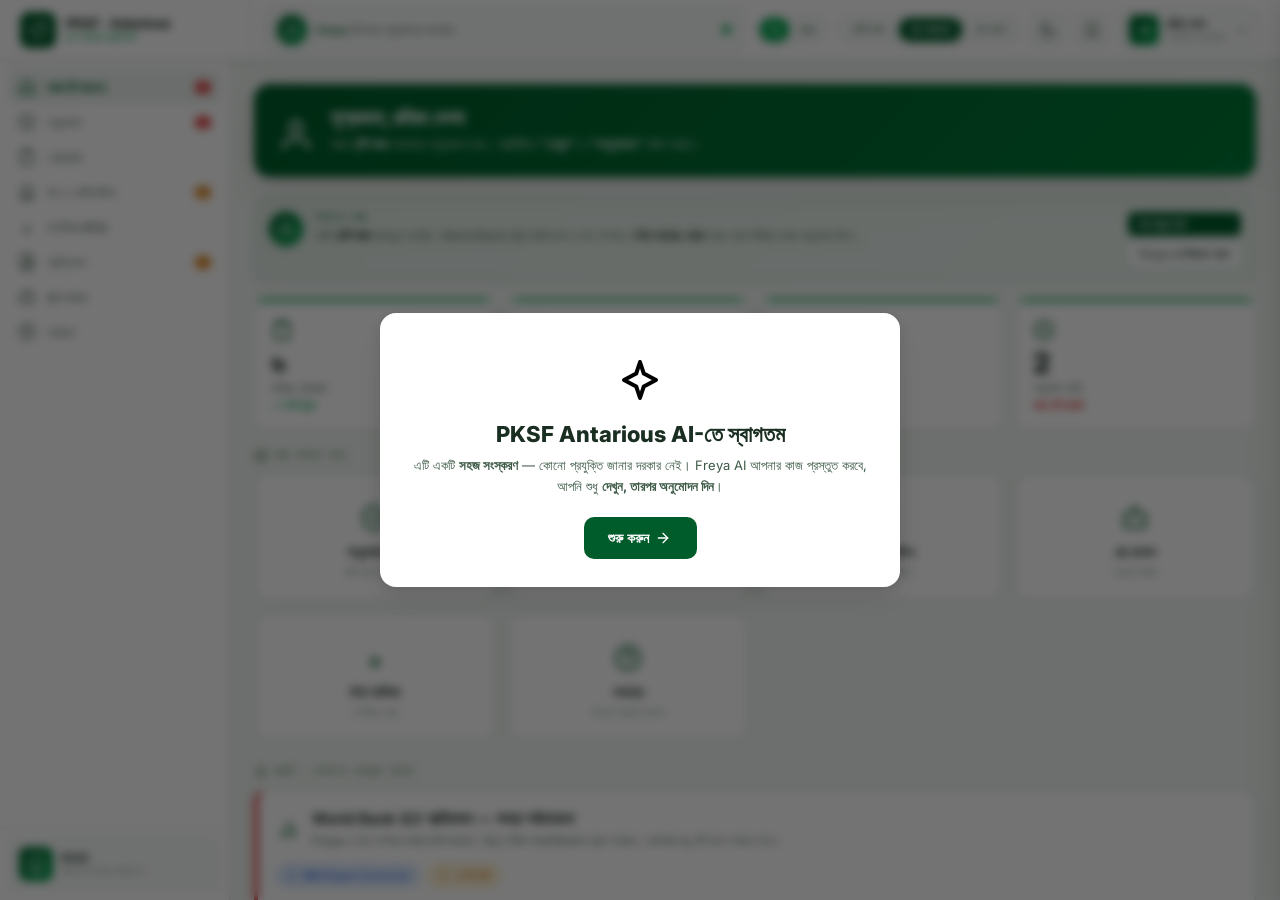
==== cursor-prototype/index.html @ b9d4c4a7 "Add files via upload" ====
<!DOCTYPE html>
<html lang="bn" data-theme="light">
<head>
  <meta charset="UTF-8">
  <meta name="viewport" content="width=device-width, initial-scale=1">
  <title>PKSF · Antarious AI — সহজ সংস্করণ</title>
  <link rel="stylesheet" href="css/styles.css">
</head>
<body>

<div id="shell">
  <header id="topbar">
    <div class="tb-brand">
      <div class="tb-logo" id="tb-logo"></div>
      <div class="tb-brand-text">
        <div class="tb-brand-main">PKSF · Antarious</div>
        <div class="tb-brand-sub" id="brand-sub">AI সহায়ক প্ল্যাটফর্ম</div>
      </div>
    </div>

    <div class="tb-freya-bar" onclick="App.openFreya()" id="freya-bar" title="">
      <div class="tb-fa" id="tb-fa"></div>
      <div class="tb-fstatus" id="freya-status-text">
        <strong>Freya</strong> আপনার জন্য ৪টি কাজ প্রস্তুত করেছে — অনুমোদনের অপেক্ষায়
      </div>
      <div class="tb-fdot"></div>
    </div>

    <div class="tb-controls">
      <div class="lang-toggle" id="lang-toggle" title="">
        <button class="lang-btn on" data-lang="bn" onclick="App.setLang('bn', this)">বাং</button>
        <button class="lang-btn" data-lang="en" onclick="App.setLang('en', this)">EN</button>
      </div>
      <div class="mode-toggle" id="mode-toggle" title="">
        <button class="mode-btn" data-mode="manual" onclick="App.setMode('manual', this)" id="mode-manual">আমি করব</button>
        <button class="mode-btn on" data-mode="semi" onclick="App.setMode('semi', this)" id="mode-semi">AI প্রস্তাব</button>
        <button class="mode-btn" data-mode="full" onclick="App.setMode('full', this)" id="mode-full">AI স্বয়ং</button>
      </div>
      <button class="tb-icon-btn" id="theme-btn" onclick="App.toggleTheme()" title="থিম পরিবর্তন"></button>
      <button class="tb-icon-btn" id="notif-btn" onclick="App.nav('tasks')" title="বিজ্ঞপ্তি">
        <span class="tb-ndot"></span>
      </button>
      <div class="tb-user-wrap" id="user-wrap">
        <div class="tb-user" id="user-switcher" onclick="App.toggleRoleMenu(event)" title="">
          <div class="tb-av" id="user-av">রহ</div>
          <div>
            <div class="tb-uname" id="user-name">রহিমা বেগম</div>
            <div class="tb-urole" id="user-role">প্রোগ্রাম ম্যানেজার</div>
          </div>
          <span class="tb-user-chevron" id="user-chevron"></span>
        </div>
        <div class="role-menu" id="role-menu"></div>
      </div>
    </div>
  </header>

  <nav id="sidebar">
    <div class="sb-inner" id="nav-list"></div>
    <div class="sb-footer">
      <div class="sb-org">
        <div class="sb-org-av" id="sb-org-av"></div>
        <div>
          <div class="sb-org-name">PKSF</div>
          <div class="sb-org-type" id="org-type">পল্লী কর্ম-সহায়ক ফাউন্ডেশন</div>
        </div>
      </div>
    </div>
  </nav>

  <main id="content">
    <div class="content-area" id="main-content"></div>
  </main>
</div>

<!-- Output Modal -->
<div id="output-modal">
  <div class="output-box">
    <div class="ob-header">
      <div>
        <div class="ob-agent-label" id="ob-agent"></div>
        <div class="ob-title" id="ob-title"></div>
      </div>
      <button class="ob-close" onclick="App.closeOutput()" id="ob-close-btn"></button>
    </div>
    <div class="ob-body" id="ob-body"></div>
    <div class="ob-footer" id="ob-footer"></div>
  </div>
</div>

<!-- Freya Chat Panel -->
<aside id="freya-panel">
  <div class="fp-header">
    <div class="fp-avatar" id="fp-avatar"></div>
    <div>
      <div class="fp-name" id="fp-name">Freya — আপনার AI সহকারী</div>
      <div class="fp-status" id="fp-status"><span class="status-dot sd-g"></span> অনলাইন · বাংলা ও ইংরেজি বুঝে</div>
    </div>
    <button class="btn btn-sm btn-sec btn-icon-only" style="margin-left:auto" id="fp-close-btn" onclick="App.closeFreya()"></button>
  </div>
  <div class="fp-quick" id="fp-quick"></div>
  <div id="fp-msgs"></div>
  <div class="fp-input-area">
    <div class="fp-input-row">
      <input type="text" class="fp-input" id="fp-input" placeholder="" onkeydown="if(event.key==='Enter')App.fpSend()">
      <button class="btn btn-pri btn-sm" id="fp-send-btn" onclick="App.fpSend()">পাঠান</button>
    </div>
  </div>
</aside>

<!-- Welcome Modal -->
<div id="welcome-modal">
  <div class="welcome-box">
    <div class="welcome-box-ic" id="welcome-ic"></div>
    <h2 id="welcome-title">PKSF Antarious AI-তে স্বাগতম</h2>
    <p id="welcome-body">এটি একটি <strong>সহজ সংস্করণ</strong> — কোনো প্রযুক্তি জানার দরকার নেই। Freya AI আপনার কাজ প্রস্তুত করবে, আপনি শুধু <strong>দেখুন, তারপর অনুমোদন দিন</strong>।</p>
    <button class="btn btn-pri btn-lg" id="welcome-start-btn" onclick="App.closeWelcome()">শুরু করুন</button>
  </div>
</div>

<!-- Action Modal (download / email / sources / preview) -->
<div id="action-modal">
  <div class="action-box">
    <div class="action-header">
      <div>
        <div class="action-label" id="action-label"></div>
        <div class="action-title" id="action-title"></div>
      </div>
      <button class="ob-close" id="action-close-btn" onclick="App.closeActionModal()"></button>
    </div>
    <div class="action-body" id="action-body"></div>
    <div class="action-footer" id="action-footer"></div>
  </div>
</div>

<div id="toast-container"></div>

<script src="js/icons.js"></script>
<script src="js/i18n.js"></script>
<script src="js/data.js"></script>
<script src="js/screens.js"></script>
<script src="js/app.js"></script>
</body>
</html>
---- cursor-prototype/css/styles.css ----
/* ══════════════════════════════════════════════════════
   PKSF · ANTARIOUS AI PLATFORM
   Shared Stylesheet — All Pages
   ══════════════════════════════════════════════════════ */

@import url('https://fonts.googleapis.com/css2?family=Inter:wght@300;400;500;600;700;800&family=JetBrains+Mono:wght@500;600;700&display=swap');

*, *::before, *::after { box-sizing: border-box; margin: 0; padding: 0; }
html, body { height: 100%; font-family: 'Inter', sans-serif; font-size: 14px; }

/* ── CSS VARIABLES ── */
:root {
  --bg:     #f0f5f1;
  --card:   #ffffff;
  --card2:  #f7faf8;
  --border: #dde8e2;
  --border2:#b8cfc4;

  --tx:  #1a2e22;
  --tx2: #3d5a47;
  --tx3: #6b8c78;
  --tx4: #9ab8a8;

  --pri:  #005C2B;
  --pri2: #007A38;
  --acc:  #00A651;
  --acc2: #34d399;

  --am:   #d97706;
  --ambg: #fffbeb;
  --ambdr:#fbbf24;

  --rd:   #dc2626;
  --rdbg: #fef2f2;
  --rdbdr:#f87171;

  --bl:   #2563eb;
  --blbg: #eff6ff;
  --blbdr:#60a5fa;

  --pu:   #7c3aed;
  --pubg: #f5f3ff;

  --mono: 'JetBrains Mono', monospace;
  --sh:   0 1px 3px rgba(0,0,0,.07), 0 4px 12px rgba(0,0,0,.04);
  --sh2:  0 4px 16px rgba(0,0,0,.11), 0 12px 40px rgba(0,0,0,.07);
  --r:    10px;
  --rl:   16px;
  --sbw:  230px;
  --tbh:  60px;
}

[data-theme="dark"] {
  --bg:    #0a1410;
  --card:  #0f1f17;
  --card2: #132018;
  --border:rgba(255,255,255,.08);
  --border2:rgba(255,255,255,.13);
  --tx:  #e2ede7;
  --tx2: #8fb8a0;
  --tx3: #5a8570;
  --tx4: #3d6050;
  --pri:  #00A651;
  --pri2: #34d399;
  --acc:  #00d68f;
  --acc2: #6ee7b7;
  --ambg: rgba(245,158,11,.1);
  --ambdr:rgba(245,158,11,.3);
  --rdbg: rgba(239,68,68,.1);
  --rdbdr:rgba(239,68,68,.3);
  --blbg: rgba(37,99,235,.1);
  --blbdr:rgba(96,165,250,.3);
  --pubg: rgba(124,58,237,.1);
  --sh:  0 2px 8px rgba(0,0,0,.3);
  --sh2: 0 8px 32px rgba(0,0,0,.5);
}

/* ── SCROLLBAR ── */
::-webkit-scrollbar { width: 5px; height: 5px; }
::-webkit-scrollbar-track { background: transparent; }
::-webkit-scrollbar-thumb { background: var(--border2); border-radius: 3px; }

/* ── BASE ── */
button { font-family: 'Inter', sans-serif; cursor: pointer; transition: all .15s; }
input, textarea, select { font-family: 'Inter', sans-serif; }
a { text-decoration: none; color: inherit; }

/* ══════════════════════════════════════════════════════
   LAYOUT SHELL
   ══════════════════════════════════════════════════════ */
#shell {
  display: grid;
  grid-template-areas: "tb tb" "sb main";
  grid-template-columns: var(--sbw) 1fr;
  grid-template-rows: var(--tbh) 1fr;
  height: 100vh;
  overflow: hidden;
  background: var(--bg);
  color: var(--tx);
}

/* ── TOP BAR ── */
#topbar {
  grid-area: tb;
  background: var(--card);
  border-bottom: 1px solid var(--border);
  display: flex;
  align-items: center;
  padding: 0 20px;
  gap: 12px;
  z-index: 100;
  box-shadow: var(--sh);
}
.tb-brand {
  display: flex;
  align-items: center;
  gap: 10px;
  font-size: 15px;
  font-weight: 800;
  color: var(--tx);
  letter-spacing: -.3px;
  width: var(--sbw);
  border-right: 1px solid var(--border);
  height: 100%;
  padding-right: 20px;
  flex-shrink: 0;
}
.tb-logo {
  width: 36px;
  height: 36px;
  background: var(--pri);
  border-radius: 9px;
  display: flex;
  align-items: center;
  justify-content: center;
  font-size: 18px;
  flex-shrink: 0;
}
.tb-brand-text { line-height: 1.2; }
.tb-brand-main { font-size: 13px; font-weight: 800; color: var(--tx); }
.tb-brand-sub  { font-size: 9px; font-weight: 600; color: var(--acc); letter-spacing: 1px; text-transform: uppercase; }

.tb-freya-bar {
  flex: 1;
  display: flex;
  align-items: center;
  gap: 10px;
  background: var(--card2);
  border: 1px solid var(--border);
  border-radius: 10px;
  padding: 8px 14px;
  cursor: pointer;
  transition: all .15s;
}
.tb-freya-bar:hover { border-color: var(--acc); box-shadow: 0 0 0 3px rgba(0,166,81,.1); }
.tb-fa {
  width: 30px; height: 30px;
  border-radius: 50%;
  background: linear-gradient(135deg, var(--pri), var(--acc));
  display: flex; align-items: center; justify-content: center;
  font-size: 14px; flex-shrink: 0;
  box-shadow: 0 0 10px rgba(0,92,43,.25);
}
.tb-fstatus { font-size: 11px; color: var(--tx2); flex: 1; }
.tb-fstatus strong { color: var(--pri); font-weight: 600; }
.tb-fdot {
  width: 7px; height: 7px; border-radius: 50%;
  background: var(--acc); box-shadow: 0 0 5px var(--acc);
  animation: blink 2s infinite;
}
@keyframes blink { 0%,100%{opacity:1} 50%{opacity:.35} }

.tb-controls { display: flex; align-items: center; gap: 8px; flex-shrink: 0; }
.mode-toggle {
  display: flex;
  background: var(--card2);
  border: 1px solid var(--border);
  border-radius: 25px;
  padding: 3px;
  gap: 2px;
}
.mode-btn {
  padding: 5px 12px;
  border-radius: 20px;
  font-size: 10px;
  font-weight: 700;
  border: none;
  background: transparent;
  color: var(--tx3);
  letter-spacing: .3px;
  transition: all .15s;
  white-space: nowrap;
}
.mode-btn.on { background: var(--pri); color: #fff; box-shadow: 0 2px 6px rgba(0,92,43,.3); }
.lang-toggle {
  display: flex;
  background: var(--card2);
  border: 1px solid var(--border);
  border-radius: 20px;
  padding: 2px;
  gap: 2px;
}
.lang-btn {
  padding: 5px 10px;
  border-radius: 18px;
  font-size: 10px;
  font-weight: 700;
  border: none;
  background: transparent;
  color: var(--tx3);
  cursor: pointer;
  transition: all .2s;
  font-family: var(--sans);
}
.lang-btn.on { background: var(--acc); color: #fff; box-shadow: 0 2px 6px rgba(0,92,43,.25); }
.tb-icon-btn {
  width: 36px; height: 36px;
  border-radius: 8px;
  background: var(--card2);
  border: 1px solid var(--border);
  display: flex; align-items: center; justify-content: center;
  cursor: pointer; font-size: 16px; transition: all .15s;
  position: relative;
}
.tb-icon-btn:hover { background: var(--card); border-color: var(--pri); }
.tb-ndot {
  position: absolute; top: 6px; right: 7px;
  width: 7px; height: 7px; border-radius: 50%;
  background: var(--rd); border: 2px solid var(--card);
}
.tb-user {
  display: flex; align-items: center; gap: 8px;
  padding: 5px 10px; border-radius: 8px;
  cursor: pointer; background: var(--card2); border: 1px solid var(--border);
  transition: border-color .2s, background .2s;
}
.tb-user:hover { border-color: var(--pri); background: var(--card); }
.tb-user-wrap { position: relative; }
.tb-user-chevron {
  display: flex; align-items: center; color: var(--tx3); margin-left: 2px;
}
.role-menu {
  display: none;
  position: absolute;
  top: calc(100% + 6px);
  right: 0;
  min-width: 240px;
  background: var(--card);
  border: 1px solid var(--border);
  border-radius: 12px;
  box-shadow: 0 12px 40px rgba(0,0,0,.15);
  z-index: 200;
  overflow: hidden;
}
.role-menu.open { display: block; }
.role-menu-hd {
  padding: 10px 14px 6px;
  font-family: var(--mono);
  font-size: 8px;
  font-weight: 700;
  color: var(--tx3);
  letter-spacing: 1.5px;
  text-transform: uppercase;
}
.role-opt {
  display: flex;
  align-items: center;
  gap: 10px;
  padding: 10px 14px;
  cursor: pointer;
  border-top: 1px solid var(--border);
  transition: background .15s;
}
.role-opt:first-of-type { border-top: none; }
.role-opt:hover { background: var(--card2); }
.role-opt.on { background: rgba(0,92,43,.06); }
.role-opt-av {
  width: 32px; height: 32px; border-radius: 8px;
  display: flex; align-items: center; justify-content: center;
  font-size: 11px; font-weight: 700; color: #fff; flex-shrink: 0;
}
.role-opt-name { font-size: 12px; font-weight: 700; color: var(--tx); }
.role-opt-role { font-size: 10px; color: var(--tx3); }
.role-opt-check { margin-left: auto; color: var(--pri); display: none; }
.role-opt.on .role-opt-check { display: flex; }
.tb-av {
  width: 30px; height: 30px;
  border-radius: 7px;
  background: linear-gradient(135deg, var(--pri), var(--acc));
  display: flex; align-items: center; justify-content: center;
  font-size: 11px; font-weight: 700; color: #fff;
}
.tb-uname { font-size: 11px; font-weight: 600; color: var(--tx); }
.tb-urole { font-size: 9px; color: var(--tx3); }

/* ── SIDEBAR ── */
#sidebar {
  grid-area: sb;
  background: var(--card);
  border-right: 1px solid var(--border);
  display: flex;
  flex-direction: column;
  overflow: hidden;
}
.sb-inner { flex: 1; overflow-y: auto; padding: 10px 8px; }
.sb-section-label {
  font-family: var(--mono);
  font-size: 8px;
  font-weight: 700;
  color: var(--tx4);
  letter-spacing: 2px;
  text-transform: uppercase;
  padding: 10px 8px 4px;
}
.nav-item {
  display: flex; align-items: center; gap: 9px;
  padding: 8px 10px;
  border-radius: 8px;
  cursor: pointer;
  transition: all .15s;
  margin-bottom: 1px;
  color: var(--tx2);
  font-size: 12px;
  font-weight: 500;
}
.nav-item:hover { background: var(--card2); color: var(--tx); }
.nav-item.active {
  background: rgba(0,92,43,.08);
  color: var(--pri);
  font-weight: 600;
}
[data-theme="dark"] .nav-item.active { background: rgba(0,166,81,.1); }
.nav-ic { font-size: 15px; width: 20px; text-align: center; flex-shrink: 0; }
.nav-badge {
  margin-left: auto;
  background: var(--rd);
  color: #fff;
  font-size: 9px;
  font-weight: 700;
  border-radius: 8px;
  padding: 1px 5px;
  min-width: 16px;
  text-align: center;
}
.nav-badge-g { background: var(--pri); }
.nav-badge-a { background: var(--am); }

.sb-footer {
  padding: 10px;
  border-top: 1px solid var(--border);
  flex-shrink: 0;
}
.sb-org {
  display: flex; align-items: center; gap: 8px;
  padding: 8px;
  border-radius: 8px;
  background: var(--card2);
  border: 1px solid var(--border);
}
.sb-org-av {
  width: 34px; height: 34px;
  border-radius: 8px;
  background: linear-gradient(135deg, var(--pri), var(--acc));
  display: flex; align-items: center; justify-content: center;
  font-size: 16px;
}
.sb-org-name { font-size: 11px; font-weight: 700; color: var(--tx); }
.sb-org-type { font-size: 9px; color: var(--tx3); }

/* ── MAIN CONTENT ── */
#content { grid-area: main; overflow: hidden; display: flex; flex-direction: column; }
.content-area { flex: 1; overflow-y: auto; padding: 24px; background: var(--bg); }

/* ══════════════════════════════════════════════════════
   CARDS
   ══════════════════════════════════════════════════════ */
.card {
  background: var(--card);
  border: 1px solid var(--border);
  border-radius: var(--r);
  padding: 16px;
  box-shadow: var(--sh);
}
.card-lg { border-radius: var(--rl); padding: 20px; }
.card-hover { transition: all .2s; cursor: pointer; }
.card-hover:hover { box-shadow: var(--sh2); transform: translateY(-2px); }

/* ── PAGE HEADER ── */
.page-hd {
  display: flex;
  align-items: flex-start;
  justify-content: space-between;
  margin-bottom: 20px;
  flex-wrap: wrap;
  gap: 12px;
}
.page-title { font-size: 22px; font-weight: 800; color: var(--tx); letter-spacing: -.5px; }
.page-sub { font-size: 12px; color: var(--tx2); margin-top: 3px; }
.page-sub strong { color: var(--pri); }
.page-acts { display: flex; gap: 8px; flex-wrap: wrap; }

/* ── BUTTONS ── */
.btn {
  padding: 8px 16px;
  border-radius: 8px;
  font-size: 12px;
  font-weight: 600;
  border: none;
  display: inline-flex;
  align-items: center;
  gap: 6px;
  white-space: nowrap;
  cursor: pointer;
  transition: all .15s;
}
.btn-pri  { background: var(--pri); color: #fff; }
.btn-pri:hover  { background: var(--pri2); box-shadow: 0 4px 12px rgba(0,92,43,.3); }
.btn-sec  { background: var(--card); border: 1px solid var(--border); color: var(--tx2); }
.btn-sec:hover  { background: var(--card2); color: var(--tx); border-color: var(--border2); }
.btn-acc  { background: var(--acc); color: #fff; }
.btn-acc:hover  { background: var(--acc2); }
.btn-warn { background: var(--ambg); color: var(--am); border: 1px solid var(--ambdr); }
.btn-danger { background: var(--rdbg); color: var(--rd); border: 1px solid var(--rdbdr); }
.btn-sm   { padding: 5px 10px; font-size: 11px; border-radius: 6px; }
.btn-lg   { padding: 12px 24px; font-size: 14px; border-radius: 10px; }
.btn-icon {
  width: 32px; height: 32px;
  border-radius: 7px;
  background: var(--card2);
  border: 1px solid var(--border);
  display: inline-flex; align-items: center; justify-content: center;
  cursor: pointer; font-size: 14px; transition: all .15s;
}
.btn-icon:hover { background: var(--pri); color: #fff; border-color: var(--pri); }

/* ── GRIDS ── */
.grid-2  { display: grid; grid-template-columns: repeat(2,1fr); gap: 14px; }
.grid-3  { display: grid; grid-template-columns: repeat(3,1fr); gap: 14px; }
.grid-4  { display: grid; grid-template-columns: repeat(4,1fr); gap: 14px; }
.grid-5  { display: grid; grid-template-columns: repeat(5,1fr); gap: 14px; }
.grid-auto { display: grid; grid-template-columns: repeat(auto-fill,minmax(260px,1fr)); gap: 14px; }
@media(max-width:1300px) { .grid-5 { grid-template-columns: repeat(3,1fr); } }
@media(max-width:1100px) { .grid-4 { grid-template-columns: repeat(2,1fr); } }
@media(max-width:900px)  { .grid-3 { grid-template-columns: repeat(2,1fr); } }

/* ── STAT CARDS ── */
.stat-card {
  background: var(--card);
  border: 1px solid var(--border);
  border-radius: var(--r);
  padding: 16px;
  position: relative;
  overflow: hidden;
}
.stat-card::before {
  content: '';
  position: absolute; top: 0; left: 0; right: 0;
  height: 3px;
  background: var(--acc);
}
.stat-card.red::before  { background: var(--rd); }
.stat-card.amber::before { background: var(--am); }
.stat-card.blue::before  { background: var(--bl); }
.stat-ic   { font-size: 22px; margin-bottom: 8px; }
.stat-val  { font-size: 28px; font-weight: 800; color: var(--tx); letter-spacing: -.5px; line-height: 1; }
.stat-label { font-size: 11px; color: var(--tx2); margin-top: 4px; font-weight: 500; }
.stat-change { font-size: 10px; font-weight: 600; margin-top: 4px; display: flex; align-items: center; gap: 3px; }
.chg-up { color: var(--acc); }
.chg-dn { color: var(--rd); }
.chg-nt { color: var(--am); }

/* ── BADGES ── */
.badge {
  display: inline-flex; align-items: center; gap: 3px;
  font-size: 10px; font-weight: 700;
  padding: 3px 8px; border-radius: 20px; white-space: nowrap;
}
.badge-g  { background: rgba(0,92,43,.07); color: var(--pri); border: 1px solid rgba(0,92,43,.18); }
.badge-a  { background: var(--ambg); color: var(--am); border: 1px solid var(--ambdr); }
.badge-r  { background: var(--rdbg); color: var(--rd); border: 1px solid var(--rdbdr); }
.badge-b  { background: var(--blbg); color: var(--bl); border: 1px solid var(--blbdr); }
.badge-p  { background: var(--pubg); color: var(--pu); }
.badge-with-ic { display: inline-flex; align-items: center; gap: 4px; vertical-align: middle; }
.badge-with-ic .icon { flex-shrink: 0; }
.stat-change-inner { display: inline-flex; align-items: center; gap: 3px; }
.stat-change-inner .icon { flex-shrink: 0; }
#welcome-start-btn { display: inline-flex; align-items: center; gap: 6px; }
[data-theme="dark"] .badge-g { background: rgba(0,166,81,.1); border-color: rgba(0,166,81,.25); }

/* ── TAGS ── */
.tag {
  font-size: 9px; font-weight: 600;
  padding: 2px 7px; border-radius: 4px;
  background: var(--card2); border: 1px solid var(--border); color: var(--tx2);
}

/* ── TABLES ── */
.data-table { width: 100%; border-collapse: collapse; font-size: 12px; }
.data-table th {
  text-align: left; padding: 9px 14px;
  font-family: var(--mono); font-size: 9px; font-weight: 700;
  color: var(--tx3); letter-spacing: 1px; text-transform: uppercase;
  border-bottom: 2px solid var(--border);
  background: var(--card2);
}
.data-table td { padding: 10px 14px; border-bottom: 1px solid var(--border); color: var(--tx2); }
.data-table tr:last-child td { border-bottom: none; }
.data-table tr:hover td { background: var(--card2); }
.data-table td:first-child { font-weight: 600; color: var(--tx); }

/* ── SPREADSHEET / SHEET VIEW ── */
.sheet-view { overflow-x: auto; }
.sheet { border-collapse: collapse; font-size: 11px; min-width: 100%; }
.sheet th {
  background: var(--pri); color: #fff;
  padding: 8px 12px; text-align: center;
  font-weight: 600; white-space: nowrap;
  border: 1px solid rgba(255,255,255,.15);
}
.sheet td { padding: 7px 12px; border: 1px solid var(--border); white-space: nowrap; }
.sheet tr:nth-child(even) td { background: var(--card2); }
.sheet tr:hover td { background: rgba(0,92,43,.04); }
.sheet .total td { background: rgba(0,92,43,.07); font-weight: 700; }
.sheet .warn td  { background: rgba(220,38,38,.05); }

/* ── PROGRESS BARS ── */
.prog-bar  { height: 6px; background: var(--card2); border-radius: 3px; overflow: hidden; }
.prog-fill { height: 100%; border-radius: 3px; background: var(--acc); transition: width .6s ease; }
.prog-fill-am { background: var(--am); }
.prog-fill-rd { background: var(--rd); }
.prog-fill-bl { background: var(--bl); }

/* ── FREYA INSIGHT BOX ── */
.freya-box {
  background: linear-gradient(135deg, rgba(0,92,43,.05), rgba(0,166,81,.03));
  border: 1px solid rgba(0,92,43,.18);
  border-radius: 10px;
  padding: 14px;
  display: flex; align-items: flex-start; gap: 12px;
  margin-bottom: 16px;
}
[data-theme="dark"] .freya-box { background: rgba(0,166,81,.05); border-color: rgba(0,166,81,.2); }
.freya-box-ic {
  width: 34px; height: 34px; border-radius: 50%;
  background: linear-gradient(135deg, var(--pri), var(--acc));
  display: flex; align-items: center; justify-content: center;
  font-size: 15px; flex-shrink: 0;
  box-shadow: 0 0 10px rgba(0,92,43,.25);
}
.freya-box-label {
  font-family: var(--mono); font-size: 8px; font-weight: 700;
  color: var(--pri); letter-spacing: 1px; text-transform: uppercase;
  margin-bottom: 3px;
}
.freya-box-text { font-size: 12px; color: var(--tx2); line-height: 1.65; }
.freya-box-text strong { color: var(--tx); }
.freya-box-acts { margin-left: auto; display: flex; flex-direction: column; gap: 5px; flex-shrink: 0; }

/* ── ALERTS ── */
.alert {
  padding: 10px 14px; border-radius: 8px;
  font-size: 11px; display: flex; align-items: flex-start;
  gap: 8px; margin-bottom: 8px; line-height: 1.5;
}
.alert-r { background: var(--rdbg); border: 1px solid var(--rdbdr); color: var(--rd); }
.alert-a { background: var(--ambg); border: 1px solid var(--ambdr); color: #92400e; }
.alert-g { background: rgba(0,92,43,.06); border: 1px solid rgba(0,92,43,.18); color: var(--pri); }
.alert-b { background: var(--blbg); border: 1px solid var(--blbdr); color: var(--bl); }

/* ── TABS ── */
.tabs {
  display: flex; border-bottom: 1px solid var(--border);
  margin-bottom: 16px; gap: 2px;
}
.tab-item {
  padding: 8px 14px; font-size: 12px; font-weight: 600;
  color: var(--tx2); cursor: pointer;
  border-bottom: 2px solid transparent;
  transition: all .15s; border-radius: 6px 6px 0 0;
}
.tab-item:hover { color: var(--tx); background: var(--card2); }
.tab-item.active { color: var(--pri); border-bottom-color: var(--pri); }

/* ── MISC ── */
.divider { height: 1px; background: var(--border); margin: 16px 0; }
.lbl {
  font-family: var(--mono); font-size: 9px; font-weight: 700;
  color: var(--tx3); letter-spacing: 1.5px; text-transform: uppercase;
  margin-bottom: 6px;
}
.search-bar {
  display: flex; align-items: center; gap: 8px;
  background: var(--card); border: 1px solid var(--border);
  border-radius: 8px; padding: 8px 12px;
}
.search-bar input {
  border: none; background: transparent;
  flex: 1; font-size: 12px; color: var(--tx); outline: none;
}
.search-bar input::placeholder { color: var(--tx3); }

.status-dot { width: 8px; height: 8px; border-radius: 50%; display: inline-block; }
.sd-g { background: var(--acc); }
.sd-a { background: var(--am); }
.sd-r { background: var(--rd); }
.sd-gr { background: var(--tx4); }

.empty-state {
  display: flex; flex-direction: column;
  align-items: center; justify-content: center;
  padding: 48px; text-align: center; color: var(--tx3);
}
.empty-state-ic { font-size: 48px; margin-bottom: 12px; opacity: .5; }
.empty-state-title { font-size: 14px; font-weight: 600; color: var(--tx2); margin-bottom: 4px; }
.empty-state-desc { font-size: 12px; }

/* ── QUICK ACTION CARDS (Simplified Mode) ── */
.qa-grid { display: grid; grid-template-columns: repeat(auto-fill, minmax(200px, 1fr)); gap: 12px; margin-bottom: 24px; }
.qa-card {
  background: var(--card);
  border: 2px solid var(--border);
  border-radius: 14px;
  padding: 20px 16px;
  text-align: center;
  cursor: pointer;
  transition: all .2s;
}
.qa-card:hover {
  border-color: var(--pri);
  box-shadow: var(--sh2);
  transform: translateY(-3px);
}
.qa-card-ic  { font-size: 32px; margin-bottom: 10px; }
.qa-card-title { font-size: 13px; font-weight: 700; color: var(--tx); margin-bottom: 4px; }
.qa-card-desc  { font-size: 10px; color: var(--tx3); line-height: 1.4; }

/* ── OUTPUT MODAL ── */
#output-modal {
  position: fixed; inset: 0;
  background: rgba(0,0,0,.5); z-index: 1000;
  display: none; align-items: center; justify-content: center;
  backdrop-filter: blur(4px);
}
#output-modal.open { display: flex; }
.output-box {
  background: var(--card); border-radius: var(--rl);
  width: 90%; max-width: 820px; max-height: 90vh;
  display: flex; flex-direction: column;
  box-shadow: var(--sh2); overflow: hidden;
}
.ob-header {
  padding: 16px 20px;
  border-bottom: 1px solid var(--border);
  display: flex; align-items: center; gap: 10px;
}
.ob-agent-label {
  font-family: var(--mono); font-size: 9px; font-weight: 700;
  color: var(--tx3); text-transform: uppercase; letter-spacing: 1px;
}
.ob-title { font-size: 16px; font-weight: 800; color: var(--tx); margin-top: 2px; }
.ob-close {
  margin-left: auto; width: 30px; height: 30px;
  border-radius: 6px; background: var(--card2); border: 1px solid var(--border);
  display: flex; align-items: center; justify-content: center;
  cursor: pointer; font-size: 16px; flex-shrink: 0;
}
.ob-body  { flex: 1; overflow-y: auto; padding: 20px; }
.ob-footer { padding: 12px 20px; border-top: 1px solid var(--border); display: flex; gap: 8px; flex-wrap: wrap; }
.out-stats { display: grid; grid-template-columns: repeat(3,1fr); gap: 12px; margin-bottom: 16px; }
.out-stat {
  background: var(--card2); border: 1px solid var(--border);
  border-radius: 8px; padding: 12px; text-align: center;
}
.out-stat-val { font-size: 22px; font-weight: 800; color: var(--pri); line-height: 1; }
.out-stat-val.red { color: var(--rd); }
.out-stat-val.am  { color: var(--am); }
.out-stat-lbl { font-size: 10px; color: var(--tx2); margin-top: 3px; font-weight: 500; }
.out-stat-sub { font-size: 9px; color: var(--tx3); margin-top: 1px; }
.out-finding {
  background: rgba(0,92,43,.04);
  border: 1.5px solid rgba(0,92,43,.14);
  border-radius: 8px; padding: 14px; margin-bottom: 12px;
}
.out-finding-header { display: flex; align-items: center; gap: 8px; margin-bottom: 8px; font-size: 10px; color: var(--tx3); }
.out-finding-header strong { font-weight: 600; }
.out-quote { font-size: 12px; color: var(--tx); font-style: italic; line-height: 1.65; }
.out-item {
  display: flex; align-items: flex-start; gap: 10px;
  padding: 9px 12px; border-radius: 7px; margin-bottom: 6px;
  border: 1px solid var(--border); background: var(--card2);
  font-size: 11px; color: var(--tx2);
}
.out-item strong { color: var(--tx); display: block; margin-bottom: 1px; }

/* ── DOCUMENT VIEW ── */
.doc-view {
  background: #fff;
  border: 1px solid var(--border);
  border-radius: 8px; padding: 32px;
  font-family: 'Times New Roman', serif;
  color: #1a1a2e; line-height: 1.7; font-size: 12px;
}
.doc-header {
  background: var(--pri); color: #fff;
  padding: 20px 24px; border-radius: 4px;
  margin-bottom: 24px;
}
.doc-org { font-size: 9px; letter-spacing: 2px; text-transform: uppercase; opacity: .8; margin-bottom: 4px; }
.doc-title { font-size: 18px; font-weight: 700; margin-bottom: 8px; }
.doc-meta { display: grid; grid-template-columns: 1fr 1fr; gap: 4px; font-size: 10px; opacity: .9; }
.doc-warning {
  background: #1e3a5f; color: #fff;
  padding: 6px 24px; font-size: 9px;
  font-family: var(--mono); letter-spacing: 2px; text-transform: uppercase;
  margin-bottom: 20px; border-radius: 3px;
}
.doc-section { margin-bottom: 16px; }
.doc-section h2 {
  font-size: 12px; font-weight: 700; color: var(--pri);
  text-transform: uppercase; letter-spacing: 1px;
  border-bottom: 2px solid var(--pri);
  padding-bottom: 4px; margin-bottom: 8px;
}
.doc-section p { margin-bottom: 8px; text-align: justify; }
.doc-section ol, .doc-section ul { padding-left: 20px; }
.doc-section li { margin-bottom: 4px; }

/* ── TOAST ── */
#toast-container {
  position: fixed; bottom: 24px; right: 24px;
  z-index: 2000; display: flex; flex-direction: column; gap: 8px;
  pointer-events: none;
}
.toast {
  background: var(--card); border: 1px solid var(--border);
  border-radius: 10px; padding: 12px 16px;
  box-shadow: var(--sh2); display: flex; align-items: center;
  gap: 10px; max-width: 320px; font-size: 12px;
  animation: slideInRight .3s ease; color: var(--tx);
  pointer-events: all;
}
.toast-g { border-left: 3px solid var(--acc); }
.toast-r { border-left: 3px solid var(--rd); }
.toast-a { border-left: 3px solid var(--am); }
@keyframes slideInRight { from { opacity:0; transform:translateX(20px); } to { opacity:1; transform:translateX(0); } }
.toast-ic { font-size: 18px; flex-shrink: 0; }

/* ── FREYA SIDE PANEL ── */
#freya-panel {
  position: fixed; top: 0; right: 0; bottom: 0; width: 420px;
  background: var(--card); border-left: 1px solid var(--border);
  z-index: 500; display: flex; flex-direction: column;
  transform: translateX(100%); transition: transform .25s ease;
  box-shadow: var(--sh2);
}
#freya-panel.open { transform: translateX(0); }
.fp-header {
  padding: 14px 16px;
  border-bottom: 1px solid var(--border);
  display: flex; align-items: center; gap: 10px; flex-shrink: 0;
}
.fp-avatar {
  width: 38px; height: 38px; border-radius: 50%;
  background: linear-gradient(135deg, var(--pri), var(--acc));
  display: flex; align-items: center; justify-content: center;
  font-size: 17px;
  box-shadow: 0 0 12px rgba(0,92,43,.3);
}
.fp-name  { font-size: 15px; font-weight: 800; color: var(--tx); }
.fp-status{ font-size: 10px; color: var(--pri); display: flex; align-items: center; gap: 4px; }
.fp-quick {
  display: flex; border-bottom: 1px solid var(--border);
  padding: 8px; gap: 4px; flex-shrink: 0; flex-wrap: wrap;
}
#fp-msgs { flex: 1; overflow-y: auto; padding: 14px; display: flex; flex-direction: column; gap: 10px; }
.fp-input-area { padding: 10px; border-top: 1px solid var(--border); flex-shrink: 0; }
.fp-input-row { display: flex; gap: 8px; }
.fp-input {
  flex: 1; background: var(--card2); border: 1px solid var(--border);
  border-radius: 8px; padding: 8px 12px;
  font-size: 12px; color: var(--tx); outline: none;
}
.fp-input::placeholder { color: var(--tx3); }
.fp-input:focus { border-color: var(--pri); }

/* ── CONFIRM MODAL ── */
#confirm-modal {
  position: fixed; inset: 0; background: rgba(0,0,0,.5);
  z-index: 1100; display: none; align-items: center; justify-content: center;
  backdrop-filter: blur(3px);
}
#confirm-modal.open { display: flex; }
.confirm-box {
  background: var(--card); border-radius: var(--rl);
  width: 90%; max-width: 440px; padding: 24px;
  box-shadow: var(--sh2);
}
.confirm-title { font-size: 16px; font-weight: 800; color: var(--tx); margin-bottom: 8px; }
.confirm-body  { font-size: 12px; color: var(--tx2); line-height: 1.6; margin-bottom: 20px; }
.confirm-acts  { display: flex; gap: 8px; justify-content: flex-end; }

/* ── KANBAN BOARD ── */
.board-layout { display: flex; gap: 14px; overflow-x: auto; padding-bottom: 8px; }
.board-col {
  min-width: 250px; max-width: 250px;
  background: var(--card2); border-radius: 10px;
  display: flex; flex-direction: column;
}
.board-col-header {
  padding: 12px 14px;
  display: flex; align-items: center; justify-content: space-between;
  border-bottom: 1px solid var(--border);
}
.board-col-title { font-size: 12px; font-weight: 700; color: var(--tx); }
.board-col-count {
  background: var(--border2); color: var(--tx3);
  font-size: 10px; font-weight: 700; border-radius: 10px;
  padding: 1px 7px;
}
.board-col-body { padding: 8px; overflow-y: auto; display: flex; flex-direction: column; gap: 7px; flex: 1; }
.board-card {
  background: var(--card); border: 1px solid var(--border);
  border-radius: 8px; padding: 12px; cursor: pointer;
  transition: all .15s;
}
.board-card:hover { box-shadow: var(--sh2); border-color: var(--pri); }
.bc-title { font-size: 12px; font-weight: 600; color: var(--tx); margin-bottom: 6px; line-height: 1.4; }
.bc-meta  { display: flex; align-items: center; justify-content: space-between; }
.bc-due   { font-size: 9px; color: var(--tx3); }
.bc-due.overdue { color: var(--rd); font-weight: 600; }

/* ── LEDGER / FINANCE ── */
.ledger-row {
  display: flex; align-items: center; gap: 12px;
  padding: 10px 0; border-bottom: 1px solid var(--border);
  font-size: 12px;
}
.ledger-row:last-child { border-bottom: none; }
.lr-date  { font-family: var(--mono); font-size: 10px; color: var(--tx3); width: 85px; flex-shrink: 0; }
.lr-ref   { font-family: var(--mono); font-size: 9px; color: var(--tx4); width: 80px; flex-shrink: 0; }
.lr-desc  { flex: 1; color: var(--tx); }
.lr-cat   { margin-left: auto; }
.lr-amount { font-weight: 700; text-align: right; min-width: 100px; font-family: var(--mono); font-size: 11px; }
.lr-dr { color: var(--rd); }
.lr-cr { color: var(--pri); }

/* ── INTEGRATION CARDS ── */
.int-card {
  display: flex; align-items: center; gap: 12px;
  padding: 12px 14px; border-radius: 8px;
  background: var(--card2); border: 1px solid var(--border);
  margin-bottom: 8px;
}
.int-logo { width: 36px; height: 36px; border-radius: 7px; display: flex; align-items: center; justify-content: center; font-size: 18px; flex-shrink: 0; }
.int-name { font-size: 12px; font-weight: 700; color: var(--tx); }
.int-desc { font-size: 10px; color: var(--tx3); }
.int-toggle { margin-left: auto; width: 36px; height: 20px; border-radius: 10px; cursor: pointer; position: relative; transition: background .2s; }
.int-toggle.on  { background: var(--pri); }
.int-toggle.off { background: var(--border2); }
.int-toggle::after {
  content: ''; position: absolute;
  width: 16px; height: 16px; border-radius: 50%;
  background: #fff; top: 2px; transition: left .2s;
}
.int-toggle.on::after  { left: 18px; }
.int-toggle.off::after { left: 2px; }

/* ── CREDIT SCORE RING ── */
.credit-score-ring {
  width: 100px; height: 100px; border-radius: 50%;
  border: 8px solid var(--card2);
  border-top-color: var(--pri);
  border-right-color: var(--pri);
  border-bottom-color: var(--pri);
  display: flex; align-items: center; justify-content: center;
  flex-direction: column;
}
.csr-val { font-size: 22px; font-weight: 800; color: var(--pri); }
.csr-lbl { font-size: 9px; color: var(--tx3); }

/* ── STEP PROGRESS ── */
.step-list { display: flex; flex-direction: column; gap: 0; }
.step-item {
  display: flex; align-items: flex-start; gap: 12px;
  padding: 10px 0; position: relative;
}
.step-item:not(:last-child)::before {
  content: ''; position: absolute;
  left: 14px; top: 36px; bottom: 0;
  width: 2px; background: var(--border);
}
.step-dot {
  width: 30px; height: 30px; border-radius: 50%; flex-shrink: 0;
  display: flex; align-items: center; justify-content: center;
  font-size: 13px; font-weight: 700;
}
.step-dot.done   { background: rgba(0,92,43,.1); color: var(--pri); }
.step-dot.active { background: var(--pri); color: #fff; }
.step-dot.pending { background: var(--card2); color: var(--tx4); border: 1px solid var(--border); }
.step-content { flex: 1; padding-top: 4px; }
.step-title   { font-size: 12px; font-weight: 600; color: var(--tx); }
.step-desc    { font-size: 10px; color: var(--tx3); margin-top: 2px; }

/* ── SIMPLIFIED UX (PKSF Prototype) ── */
.bilingual { display: flex; flex-direction: column; gap: 1px; }
.bilingual .bn { font-size: 11px; color: var(--tx3); font-weight: 500; }
.bilingual .en { font-size: inherit; }

.welcome-banner {
  background: linear-gradient(135deg, var(--pri), var(--pri2));
  color: #fff;
  border-radius: var(--rl);
  padding: 22px 24px;
  margin-bottom: 20px;
  display: flex;
  align-items: center;
  gap: 16px;
  box-shadow: var(--sh2);
}
.welcome-banner-ic { font-size: 40px; flex-shrink: 0; }
.welcome-banner h2 { font-size: 20px; font-weight: 800; margin-bottom: 4px; }
.welcome-banner p { font-size: 13px; opacity: .92; line-height: 1.55; max-width: 680px; }

.task-card {
  background: var(--card);
  border: 2px solid var(--border);
  border-radius: 14px;
  padding: 18px;
  margin-bottom: 12px;
  transition: all .2s;
}
.task-card:hover { border-color: var(--pri); box-shadow: var(--sh); }
.task-card.urgent { border-left: 4px solid var(--rd); }
.task-card-header { display: flex; align-items: flex-start; gap: 12px; margin-bottom: 14px; }
.task-card-ic { font-size: 28px; flex-shrink: 0; }
.task-card-title { font-size: 15px; font-weight: 700; color: var(--tx); margin-bottom: 4px; }
.task-card-desc { font-size: 12px; color: var(--tx2); line-height: 1.55; }
.task-card-meta { display: flex; gap: 8px; flex-wrap: wrap; margin-bottom: 14px; }
.task-card-actions { display: flex; gap: 10px; flex-wrap: wrap; }
.task-card-actions .btn { flex: 1; min-width: 120px; justify-content: center; padding: 11px 16px; font-size: 13px; }

.help-step {
  display: flex; gap: 14px; padding: 16px;
  background: var(--card); border: 1px solid var(--border);
  border-radius: 12px; margin-bottom: 10px;
}
.help-num {
  width: 36px; height: 36px; border-radius: 50%;
  background: var(--pri); color: #fff;
  display: flex; align-items: center; justify-content: center;
  font-weight: 800; font-size: 14px; flex-shrink: 0;
}
.help-step h4 { font-size: 14px; font-weight: 700; color: var(--tx); margin-bottom: 4px; }
.help-step p { font-size: 12px; color: var(--tx2); line-height: 1.6; }

#welcome-modal {
  position: fixed; inset: 0; background: rgba(0,0,0,.55);
  z-index: 2000; display: none; align-items: center; justify-content: center;
  backdrop-filter: blur(5px);
}
#welcome-modal.open { display: flex; }
.welcome-box {
  background: var(--card); border-radius: var(--rl);
  width: 90%; max-width: 520px; padding: 28px;
  box-shadow: var(--sh2); text-align: center;
}
.welcome-box-ic { font-size: 56px; margin-bottom: 12px; }
.welcome-box h2 { font-size: 22px; font-weight: 800; color: var(--tx); margin-bottom: 8px; }
.welcome-box p { font-size: 13px; color: var(--tx2); line-height: 1.65; margin-bottom: 20px; }

.agent-card {
  background: var(--card); border: 1px solid var(--border);
  border-radius: 12px; padding: 16px; cursor: pointer;
  transition: all .2s; text-align: center;
}
.agent-card:hover { border-color: var(--pri); transform: translateY(-2px); box-shadow: var(--sh2); }
.agent-card-ic { font-size: 36px; margin-bottom: 8px; }
.agent-card-name { font-size: 13px; font-weight: 700; color: var(--tx); margin-bottom: 4px; }
.agent-card-desc { font-size: 10px; color: var(--tx3); line-height: 1.45; margin-bottom: 10px; }

.mode-help {
  font-size: 10px; color: var(--tx3); max-width: 140px;
  line-height: 1.35; text-align: center; margin-top: 2px;
}

.nav-item .nav-bn { font-size: 9px; color: var(--tx4); display: block; margin-top: 1px; }
.nav-item.active .nav-bn { color: var(--tx3); }

@media (max-width: 900px) {
  #shell { grid-template-columns: 1fr; grid-template-areas: "tb" "main"; }
  #sidebar { display: none; }
  .tb-brand { width: auto; border-right: none; }
}

/* ── SVG ICONS ── */
.icon { display: inline-block; vertical-align: middle; flex-shrink: 0; }
.icon-white { color: #fff; stroke: #fff; }
.icon-success { color: var(--acc); }
.icon-wrap { display: inline-flex; align-items: center; justify-content: center; }
.btn .icon, .badge .icon { margin-right: 2px; }
.nav-ic .icon { display: block; }
.stat-ic .icon, .qa-card-ic .icon, .agent-card-ic .icon, .task-card-ic .icon { color: var(--pri); }
.empty-state-ic .icon { color: var(--tx4); opacity: .6; }
.welcome-banner-ic .icon { color: #fff; opacity: .95; }
.freya-box-ic .icon, .fp-avatar .icon, .tb-fa .icon, .tb-logo .icon, .sb-org-av .icon { color: #fff; }
.btn-icon-only { display: inline-flex; align-items: center; justify-content: center; padding: 6px; min-width: 30px; min-height: 30px; }
.tb-icon-btn .icon { color: var(--tx2); }
.tb-icon-btn:hover .icon { color: var(--pri); }

/* ── ACTION MODAL ── */
#action-modal {
  position: fixed; inset: 0; background: rgba(0,0,0,.5); z-index: 1100;
  display: none; align-items: center; justify-content: center;
  backdrop-filter: blur(4px); padding: 20px;
}
#action-modal.open { display: flex; }
.action-box {
  background: var(--card); border-radius: var(--rl);
  width: 100%; max-width: 640px; max-height: 90vh;
  display: flex; flex-direction: column; box-shadow: var(--sh2); overflow: hidden;
}
.action-header {
  padding: 16px 20px; border-bottom: 1px solid var(--border);
  display: flex; align-items: center; gap: 10px;
}
.action-label {
  font-family: var(--mono); font-size: 9px; font-weight: 700;
  color: var(--tx3); text-transform: uppercase; letter-spacing: 1px;
}
.action-title { font-size: 15px; font-weight: 800; color: var(--tx); margin-top: 2px; }
.action-body { flex: 1; overflow-y: auto; padding: 20px; }
.action-footer { padding: 12px 20px; border-top: 1px solid var(--border); display: flex; gap: 8px; flex-wrap: wrap; }

/* Download picker */
.download-grid { display: grid; grid-template-columns: repeat(auto-fill, minmax(140px, 1fr)); gap: 10px; }
.download-opt {
  display: flex; flex-direction: column; align-items: center; gap: 6px;
  padding: 16px 12px; border: 2px solid var(--border); border-radius: 12px;
  background: var(--card2); cursor: pointer; transition: all .15s; text-align: center;
}
.download-opt:hover { border-color: var(--pri); background: var(--card); box-shadow: var(--sh); }
.download-opt .icon { color: var(--pri); }
.download-opt span { font-size: 12px; font-weight: 700; color: var(--tx); }
.download-opt small { font-size: 9px; color: var(--tx3); word-break: break-all; }

/* Preview boxes */
.preview-box { border: 1px solid var(--border); border-radius: 10px; overflow: hidden; }
.preview-file-header {
  display: flex; align-items: center; gap: 8px; padding: 10px 14px;
  background: var(--card2); border-bottom: 1px solid var(--border);
  font-size: 12px;
}
.preview-xlsx { padding: 12px; overflow-x: auto; }

/* Email preview */
.email-preview { font-size: 12px; }
.email-row { display: flex; gap: 10px; padding: 6px 0; border-bottom: 1px solid var(--border); }
.email-lbl { font-weight: 700; color: var(--tx3); min-width: 56px; font-size: 10px; text-transform: uppercase; }
.email-attach {
  display: flex; align-items: center; gap: 6px; margin: 10px 0; padding: 8px 12px;
  background: var(--card2); border-radius: 8px; font-size: 11px; color: var(--tx2);
}
.email-body {
  margin-top: 12px; padding: 14px; background: var(--card2);
  border-radius: 8px; line-height: 1.65; color: var(--tx2); font-size: 12px;
}

/* WhatsApp preview */
.whatsapp-preview { display: flex; align-items: flex-start; gap: 12px; }
.wa-bubble {
  background: #dcf8c6; color: #1a2e22; padding: 12px 14px; border-radius: 12px;
  font-size: 12px; line-height: 1.55; max-width: 400px;
}
[data-theme="dark"] .wa-bubble { background: rgba(0,166,81,.15); color: var(--tx); }

/* Sources list */
.source-item {
  display: flex; align-items: center; gap: 12px; padding: 10px 12px;
  border: 1px solid var(--border); border-radius: 8px; margin-bottom: 8px;
  background: var(--card2); font-size: 12px;
}
.source-ic { color: var(--pri); flex-shrink: 0; }
.source-name { font-weight: 700; color: var(--tx); margin-bottom: 2px; }
.source-meta { font-size: 10px; color: var(--tx3); }
.source-meta code { font-family: var(--mono); font-size: 9px; }

/* Workflow badges */
.wf-badge {
  font-family: var(--mono); font-size: 10px; font-weight: 700;
  padding: 5px 14px; border-radius: 20px; display: inline-flex; align-items: center; gap: 5px;
  background: var(--card2); border: 1px solid var(--border); color: var(--tx3);
}
.wf-running { background: rgba(0,92,43,.1); border-color: rgba(0,92,43,.3); color: var(--pri); }
.wf-done { background: rgba(0,166,81,.1); border-color: rgba(0,166,81,.3); color: var(--acc); }

.out-item-ic { display: inline-flex; align-items: center; color: var(--tx3); flex-shrink: 0; }
.out-item-ic .icon-success, .out-finding-header .icon { color: var(--pri); }
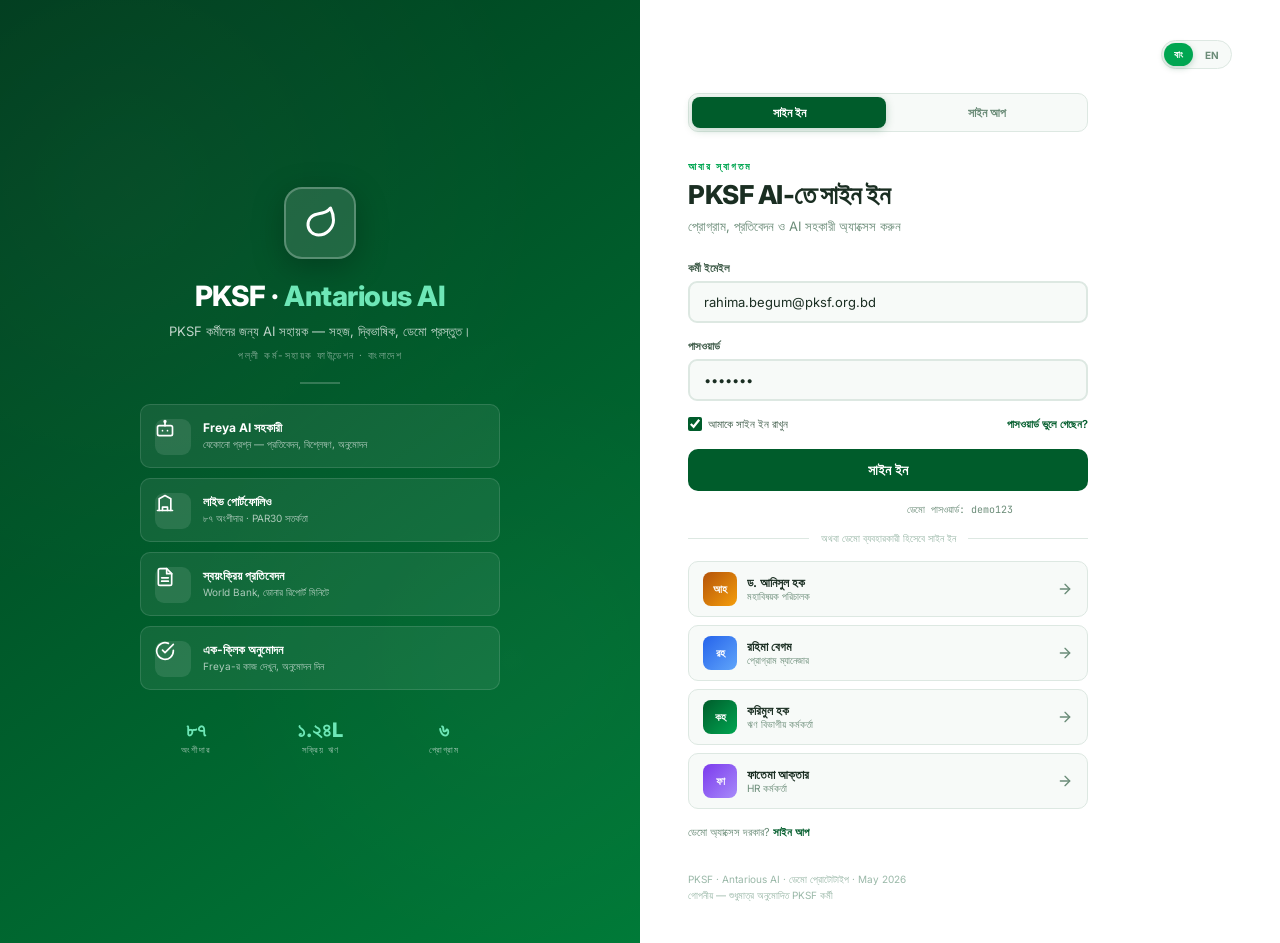
==== commit 1a470408: "Add files via upload" ====
--- a/cursor-prototype/index.html
+++ b/cursor-prototype/index.html
@@ -8,7 +8,109 @@
 </head>
 <body>
 
-<div id="shell">
+<!-- Auth: Login / Sign Up -->
+<div id="auth-screen">
+  <div class="auth-wrapper">
+    <div class="auth-brand">
+      <div class="auth-brand-logo" id="auth-brand-logo"></div>
+      <div class="auth-brand-name">PKSF · <span>Antarious AI</span></div>
+      <p class="auth-brand-tagline" id="auth-brand-tagline"></p>
+      <p class="auth-brand-org" id="auth-brand-org"></p>
+      <div class="auth-brand-divider"></div>
+      <div class="auth-features">
+        <div class="auth-feat"><span class="auth-feat-ic" id="auth-ic-freya"></span><div><strong id="auth-feat-freya"></strong><span id="auth-feat-freya-desc"></span></div></div>
+        <div class="auth-feat"><span class="auth-feat-ic" id="auth-ic-portfolio"></span><div><strong id="auth-feat-portfolio"></strong><span id="auth-feat-portfolio-desc"></span></div></div>
+        <div class="auth-feat"><span class="auth-feat-ic" id="auth-ic-reports"></span><div><strong id="auth-feat-reports"></strong><span id="auth-feat-reports-desc"></span></div></div>
+        <div class="auth-feat"><span class="auth-feat-ic" id="auth-ic-approve"></span><div><strong id="auth-feat-approve"></strong><span id="auth-feat-approve-desc"></span></div></div>
+      </div>
+      <div class="auth-stats">
+        <div><div class="auth-stat-val">৮৭</div><div class="auth-stat-lbl" id="auth-stat-partners-lbl"></div></div>
+        <div><div class="auth-stat-val">১.২৪L</div><div class="auth-stat-lbl" id="auth-stat-loans-lbl"></div></div>
+        <div><div class="auth-stat-val">৬</div><div class="auth-stat-lbl" id="auth-stat-programs-lbl"></div></div>
+      </div>
+    </div>
+
+    <div class="auth-form-panel">
+      <div class="auth-form-top">
+        <div class="lang-toggle" id="auth-lang-toggle" title="">
+          <button type="button" class="lang-btn on" data-lang="bn" onclick="Auth.setLang('bn')">বাং</button>
+          <button type="button" class="lang-btn" data-lang="en" onclick="Auth.setLang('en')">EN</button>
+        </div>
+      </div>
+
+      <div class="auth-tabs">
+        <button type="button" class="auth-tab on" id="auth-tab-login" onclick="Auth.setView('login')"></button>
+        <button type="button" class="auth-tab" id="auth-tab-signup" onclick="Auth.setView('signup')"></button>
+      </div>
+
+      <div id="auth-login-panel">
+        <div class="auth-hd">
+          <div class="auth-welcome" id="auth-login-welcome"></div>
+          <h1 class="auth-title" id="auth-login-title"></h1>
+          <p class="auth-sub" id="auth-login-sub"></p>
+        </div>
+        <form id="login-form" class="auth-form">
+          <div class="auth-field">
+            <label class="auth-label" id="auth-label-email" for="login-email"></label>
+            <input class="auth-input" type="email" id="login-email" value="rahima.begum@pksf.org.bd" autocomplete="username">
+          </div>
+          <div class="auth-field">
+            <label class="auth-label" id="auth-label-password" for="login-pass"></label>
+            <input class="auth-input" type="password" id="login-pass" value="demo123" autocomplete="current-password">
+          </div>
+          <div class="auth-row">
+            <label class="auth-check"><input type="checkbox" id="auth-remember" checked><span id="auth-remember-label"></span></label>
+            <button type="button" class="auth-link" id="auth-forgot" onclick="Auth.toast(t('toast.forgotDemo'), 'info', 'a')"></button>
+          </div>
+          <button type="submit" class="btn btn-pri btn-lg auth-submit" id="auth-signin-btn"></button>
+        </form>
+        <p class="auth-demo-hint" id="auth-demo-hint"></p>
+        <div class="auth-divider"><span id="auth-or-demo"></span></div>
+        <div class="auth-demo-list" id="auth-demo-list"></div>
+        <p class="auth-switch-line"><span id="auth-switch-signup-text"></span> <button type="button" class="auth-link" id="auth-go-signup" onclick="Auth.setView('signup')"></button></p>
+      </div>
+
+      <div id="auth-signup-panel" class="is-hidden">
+        <div class="auth-hd">
+          <div class="auth-welcome" id="auth-signup-welcome"></div>
+          <h1 class="auth-title" id="auth-signup-title"></h1>
+          <p class="auth-sub" id="auth-signup-sub"></p>
+        </div>
+        <form id="signup-form" class="auth-form">
+          <div class="auth-field">
+            <label class="auth-label" id="auth-label-name" for="signup-name"></label>
+            <input class="auth-input" type="text" id="signup-name" autocomplete="name">
+          </div>
+          <div class="auth-field">
+            <label class="auth-label" id="auth-label-signup-email" for="signup-email"></label>
+            <input class="auth-input" type="email" id="signup-email" autocomplete="email">
+          </div>
+          <div class="auth-field">
+            <label class="auth-label" id="auth-label-role" for="signup-role"></label>
+            <select class="auth-input auth-select" id="signup-role"></select>
+          </div>
+          <div class="auth-field">
+            <label class="auth-label" id="auth-label-signup-pass" for="signup-pass"></label>
+            <input class="auth-input" type="password" id="signup-pass" autocomplete="new-password">
+          </div>
+          <div class="auth-field">
+            <label class="auth-label" id="auth-label-confirm" for="signup-pass2"></label>
+            <input class="auth-input" type="password" id="signup-pass2" autocomplete="new-password">
+          </div>
+          <button type="submit" class="btn btn-pri btn-lg auth-submit" id="auth-signup-btn"></button>
+        </form>
+        <p class="auth-switch-line"><span id="auth-switch-login-text"></span> <button type="button" class="auth-link" id="auth-go-login" onclick="Auth.setView('login')"></button></p>
+      </div>
+
+      <div class="auth-footer">
+        <div id="auth-footer-main"></div>
+        <div id="auth-footer-note"></div>
+      </div>
+    </div>
+  </div>
+</div>
+
+<div id="shell" class="is-hidden">
   <header id="topbar">
     <div class="tb-brand">
       <div class="tb-logo" id="tb-logo"></div>
@@ -139,5 +241,16 @@
 <script src="js/data.js"></script>
 <script src="js/screens.js"></script>
 <script src="js/app.js"></script>
+<script src="js/auth.js"></script>
+<script>
+document.addEventListener('DOMContentLoaded', function() {
+  document.getElementById('auth-brand-logo').innerHTML = Icons.i('leaf', 36, 'icon-white');
+  document.getElementById('auth-ic-freya').innerHTML = Icons.i('bot', 20, 'icon-white');
+  document.getElementById('auth-ic-portfolio').innerHTML = Icons.i('bank', 20, 'icon-white');
+  document.getElementById('auth-ic-reports').innerHTML = Icons.i('file-text', 20, 'icon-white');
+  document.getElementById('auth-ic-approve').innerHTML = Icons.i('check-circle', 20, 'icon-white');
+  Auth.init();
+});
+</script>
 </body>
 </html>
--- a/cursor-prototype/css/styles.css
+++ b/cursor-prototype/css/styles.css
@@ -1095,3 +1095,235 @@
 
 .out-item-ic { display: inline-flex; align-items: center; color: var(--tx3); flex-shrink: 0; }
 .out-item-ic .icon-success, .out-finding-header .icon { color: var(--pri); }
+
+.is-hidden { display: none !important; }
+
+/* ── AUTH (Login / Sign Up) ── */
+#auth-screen {
+  min-height: 100vh;
+  background: var(--bg);
+}
+.auth-wrapper {
+  display: grid;
+  grid-template-columns: 1fr 1fr;
+  min-height: 100vh;
+}
+.auth-brand {
+  background: linear-gradient(145deg, #003d1e 0%, #005C2B 50%, #007A38 100%);
+  display: flex;
+  flex-direction: column;
+  justify-content: center;
+  align-items: center;
+  padding: 48px 40px;
+  text-align: center;
+  position: relative;
+  overflow: hidden;
+}
+.auth-brand::before {
+  content: '';
+  position: absolute;
+  inset: 0;
+  opacity: 0.35;
+  background-image: radial-gradient(circle at 20% 20%, rgba(255,255,255,.08) 0, transparent 50%),
+    radial-gradient(circle at 80% 70%, rgba(255,255,255,.06) 0, transparent 40%);
+}
+.auth-brand > * { position: relative; z-index: 1; }
+.auth-brand-logo {
+  width: 72px; height: 72px; border-radius: 18px;
+  background: rgba(255,255,255,.12);
+  border: 2px solid rgba(255,255,255,.25);
+  display: flex; align-items: center; justify-content: center;
+  margin-bottom: 20px;
+  box-shadow: 0 8px 32px rgba(0,0,0,.25);
+}
+.auth-brand-name {
+  font-size: 28px; font-weight: 800; color: #fff;
+  letter-spacing: -.5px; margin-bottom: 8px;
+}
+.auth-brand-name span { color: #6ee7b7; }
+.auth-brand-tagline {
+  font-size: 13px; color: rgba(255,255,255,.75);
+  line-height: 1.55; max-width: 340px; margin-bottom: 8px;
+}
+.auth-brand-org {
+  font-size: 10px; color: rgba(255,255,255,.5);
+  letter-spacing: 1.5px; text-transform: uppercase;
+}
+.auth-brand-divider {
+  width: 40px; height: 2px;
+  background: rgba(255,255,255,.2);
+  margin: 20px auto;
+}
+.auth-features {
+  display: flex; flex-direction: column; gap: 10px;
+  max-width: 360px; width: 100%; margin-bottom: 28px;
+  text-align: left;
+}
+.auth-feat {
+  display: flex; align-items: center; gap: 12px;
+  background: rgba(255,255,255,.07);
+  border: 1px solid rgba(255,255,255,.12);
+  border-radius: 10px; padding: 12px 14px;
+}
+.auth-feat-ic {
+  width: 36px; height: 36px; border-radius: 9px;
+  background: rgba(255,255,255,.1);
+  display: flex; align-items: center; justify-content: center;
+  flex-shrink: 0; color: #fff;
+}
+.auth-feat strong {
+  display: block; font-size: 12px; font-weight: 700; color: #fff;
+}
+.auth-feat span {
+  display: block; font-size: 10px; color: rgba(255,255,255,.65);
+  margin-top: 2px; line-height: 1.4;
+}
+.auth-stats {
+  display: grid; grid-template-columns: repeat(3, 1fr);
+  gap: 12px; max-width: 360px; width: 100%;
+}
+.auth-stat-val {
+  font-size: 20px; font-weight: 800; color: #6ee7b7;
+}
+.auth-stat-lbl {
+  font-size: 9px; color: rgba(255,255,255,.6);
+  text-transform: uppercase; letter-spacing: .8px; margin-top: 2px;
+}
+
+.auth-form-panel {
+  display: flex; flex-direction: column;
+  justify-content: center;
+  padding: 40px 48px;
+  background: var(--card);
+  overflow-y: auto;
+}
+.auth-form-top {
+  display: flex; justify-content: flex-end;
+  margin-bottom: 24px;
+}
+.auth-tabs {
+  display: flex; gap: 4px;
+  background: var(--card2);
+  border: 1px solid var(--border);
+  border-radius: 10px;
+  padding: 3px;
+  margin-bottom: 28px;
+  max-width: 400px;
+}
+.auth-tab {
+  flex: 1; padding: 8px 12px;
+  border: none; border-radius: 8px;
+  background: transparent;
+  font-size: 12px; font-weight: 700;
+  color: var(--tx3); cursor: pointer;
+  transition: all .15s;
+  font-family: var(--sans, 'Inter', sans-serif);
+}
+.auth-tab.on {
+  background: var(--pri); color: #fff;
+  box-shadow: 0 2px 8px rgba(0,92,43,.25);
+}
+.auth-hd { margin-bottom: 24px; max-width: 400px; }
+.auth-welcome {
+  font-size: 10px; font-weight: 700; color: var(--acc);
+  letter-spacing: 2px; text-transform: uppercase; margin-bottom: 6px;
+}
+.auth-title {
+  font-size: 26px; font-weight: 800; color: var(--tx);
+  letter-spacing: -.5px; margin-bottom: 6px;
+}
+.auth-sub { font-size: 13px; color: var(--tx3); line-height: 1.5; }
+.auth-form { max-width: 400px; }
+.auth-field { margin-bottom: 16px; }
+.auth-label {
+  display: block; font-size: 11px; font-weight: 700;
+  color: var(--tx2); margin-bottom: 6px;
+}
+.auth-input {
+  width: 100%; padding: 11px 14px;
+  border: 2px solid var(--border); border-radius: 9px;
+  font-size: 13px; color: var(--tx); background: var(--card2);
+  outline: none; transition: border-color .15s, background .15s;
+  font-family: inherit;
+}
+.auth-input:focus {
+  border-color: var(--pri); background: var(--card);
+}
+.auth-select { cursor: pointer; }
+.auth-row {
+  display: flex; align-items: center; justify-content: space-between;
+  margin-bottom: 18px; gap: 12px; flex-wrap: wrap;
+}
+.auth-check {
+  display: flex; align-items: center; gap: 6px;
+  font-size: 11px; color: var(--tx2); cursor: pointer;
+}
+.auth-check input { width: 14px; height: 14px; accent-color: var(--pri); }
+.auth-link {
+  border: none; background: none; padding: 0;
+  font-size: 11px; font-weight: 600; color: var(--pri);
+  cursor: pointer; font-family: inherit;
+}
+.auth-link:hover { text-decoration: underline; }
+.auth-submit { width: 100%; justify-content: center; margin-bottom: 12px; }
+.auth-demo-hint {
+  font-size: 10px; color: var(--tx3); text-align: center;
+  margin-bottom: 16px; font-family: var(--mono);
+}
+.auth-divider {
+  display: flex; align-items: center; gap: 12px;
+  margin: 8px 0 16px; max-width: 400px;
+}
+.auth-divider::before,
+.auth-divider::after {
+  content: ''; flex: 1; height: 1px; background: var(--border);
+}
+.auth-divider span {
+  font-size: 10px; color: var(--tx4); white-space: nowrap;
+}
+.auth-demo-list {
+  display: flex; flex-direction: column; gap: 8px;
+  max-width: 400px; margin-bottom: 16px;
+}
+.demo-account {
+  display: flex; align-items: center; gap: 10px;
+  width: 100%; padding: 10px 14px;
+  border: 1px solid var(--border); border-radius: 10px;
+  background: var(--card2); cursor: pointer;
+  transition: border-color .15s, background .15s;
+  text-align: left; font-family: inherit;
+}
+.demo-account:hover {
+  border-color: var(--pri);
+  background: rgba(0,92,43,.04);
+}
+.demo-account-av {
+  width: 34px; height: 34px; border-radius: 8px;
+  display: flex; align-items: center; justify-content: center;
+  font-size: 11px; font-weight: 700; color: #fff; flex-shrink: 0;
+}
+.demo-account-name { font-size: 12px; font-weight: 700; color: var(--tx); }
+.demo-account-role { font-size: 10px; color: var(--tx3); }
+.demo-account-arrow { margin-left: auto; color: var(--tx3); display: flex; }
+.auth-switch-line {
+  font-size: 11px; color: var(--tx3); margin-top: 8px; max-width: 400px;
+}
+.auth-footer {
+  margin-top: auto; padding-top: 32px;
+  font-size: 10px; color: var(--tx4); line-height: 1.6; max-width: 400px;
+}
+.role-menu-divider {
+  height: 1px; background: var(--border); margin: 4px 0;
+}
+.role-opt-logout { color: var(--rd); }
+.role-opt-av-logout {
+  background: var(--rdbg) !important;
+  color: var(--rd) !important;
+  border: 1px solid var(--rdbdr);
+}
+
+@media (max-width: 900px) {
+  .auth-wrapper { grid-template-columns: 1fr; }
+  .auth-brand { display: none; }
+  .auth-form-panel { padding: 32px 24px; min-height: 100vh; }
+}
